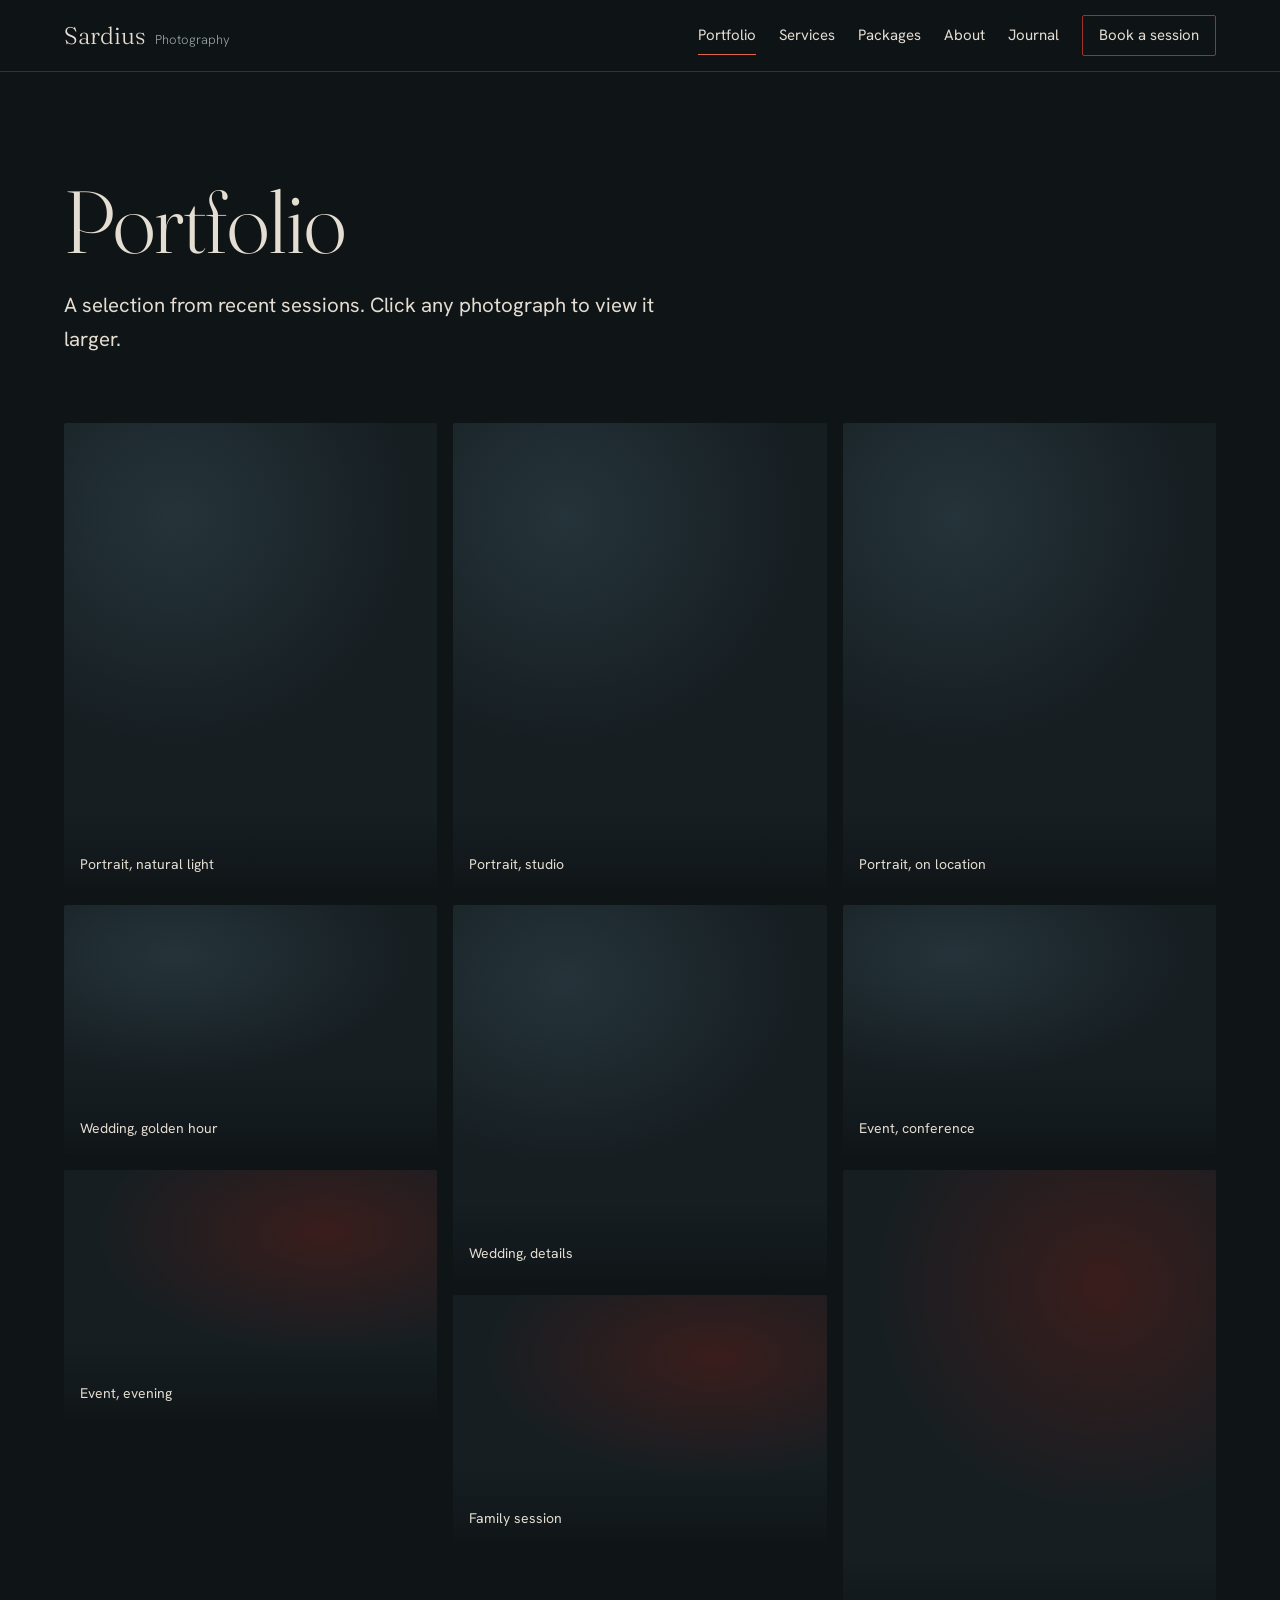
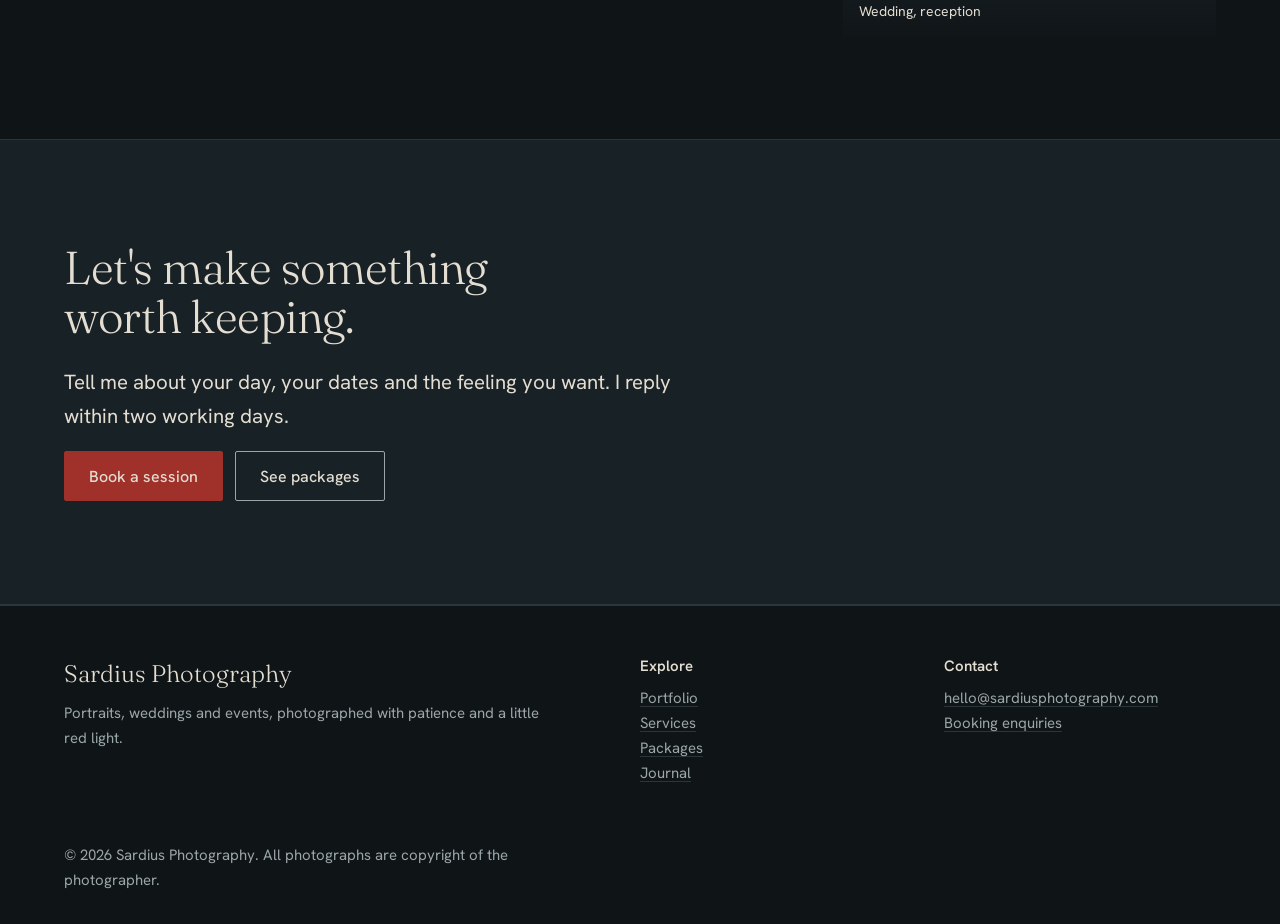
==== portfolio.html @ bd4d71db "Add files via upload" ====
<!doctype html>
<html lang="en">
<head>
  <meta charset="utf-8">
  <meta name="viewport" content="width=device-width, initial-scale=1">
  <title>Portfolio | Sardius Photography</title>
  <meta name="description" content="A selection of portrait, wedding, family and event photography by Sardius Photography.">
  <meta name="theme-color" content="#0f1416">
  <link rel="preconnect" href="https://fonts.googleapis.com">
  <link rel="preconnect" href="https://fonts.gstatic.com" crossorigin>
  <link href="https://fonts.googleapis.com/css2?family=Fraunces:opsz,wght@9..144,300;9..144,400&family=Hanken+Grotesk:wght@400;500;600&display=swap" rel="stylesheet">
  <link rel="stylesheet" href="style.css">
  <script>document.documentElement.classList.add('js');</script>
</head>
<body>
<a class="skip" href="#main">Skip to content</a>
<header class="site-header">
  <a class="brand" href="index.html">Sardius <span>Photography</span></a>
  <button class="nav-toggle" type="button" aria-expanded="false" aria-controls="site-nav">Menu</button>
  <nav class="site-nav" id="site-nav" aria-label="Main">
    <ul>
      <li><a href="portfolio.html" aria-current="page">Portfolio</a></li>
      <li><a href="services.html">Services</a></li>
      <li><a href="packages.html">Packages</a></li>
      <li><a href="about.html">About</a></li>
      <li><a href="journal.html">Journal</a></li>
      <li><a class="nav-book" href="booking.html">Book a session</a></li>
    </ul>
  </nav>
</header>
<main id="main">
<section class="page-head wrap">
  <h1>Portfolio</h1>
  <p class="lede">A selection from recent sessions. Click any photograph to view it larger.</p>
</section>
<section class="section section--tight">
  <div class="wrap gallery">
    <figure class="frame" style="--ar: 4 / 5"><img src="images/portrait-01.jpg" alt="Portrait by a window" loading="lazy"><figcaption>Portrait, natural light</figcaption></figure>
    <figure class="frame" style="--ar: 3 / 2"><img src="images/wedding-01.jpg" alt="Bride and groom walking" loading="lazy"><figcaption>Wedding, golden hour</figcaption></figure>
    <figure class="frame" style="--ar: 3 / 2"><img src="images/event-01.jpg" alt="Crowd at an evening event" loading="lazy"><figcaption>Event, evening</figcaption></figure>
    <figure class="frame" style="--ar: 4 / 5"><img src="images/portrait-02.jpg" alt="Close portrait with soft shadow" loading="lazy"><figcaption>Portrait, studio</figcaption></figure>
    <figure class="frame" style="--ar: 1 / 1"><img src="images/wedding-02.jpg" alt="Wedding rings on a table" loading="lazy"><figcaption>Wedding, details</figcaption></figure>
    <figure class="frame" style="--ar: 3 / 2"><img src="images/family-01.jpg" alt="Family laughing together" loading="lazy"><figcaption>Family session</figcaption></figure>
    <figure class="frame" style="--ar: 4 / 5"><img src="images/portrait-03.jpg" alt="Portrait in side light" loading="lazy"><figcaption>Portrait, on location</figcaption></figure>
    <figure class="frame" style="--ar: 3 / 2"><img src="images/event-02.jpg" alt="Speaker on stage" loading="lazy"><figcaption>Event, conference</figcaption></figure>
    <figure class="frame" style="--ar: 4 / 5"><img src="images/wedding-03.jpg" alt="First dance" loading="lazy"><figcaption>Wedding, reception</figcaption></figure>
  </div>
</section>
<section class="section cta">
  <div class="wrap">
    <h2>Let's make something worth keeping.</h2>
    <p class="lede">Tell me about your day, your dates and the feeling you want. I reply within two working days.</p>
    <div class="actions"><a class="btn" href="booking.html">Book a session</a><a class="btn btn-ghost" href="packages.html">See packages</a></div>
  </div>
</section>
</main>
<footer class="site-footer">
  <div class="wrap">
    <div class="footer-grid">
      <div>
        <p class="footer-brand">Sardius Photography</p>
        <p>Portraits, weddings and events, photographed with patience and a little red light.</p>
      </div>
      <div>
        <p class="footer-title">Explore</p>
        <p><a href="portfolio.html">Portfolio</a><br><a href="services.html">Services</a><br><a href="packages.html">Packages</a><br><a href="journal.html">Journal</a></p>
      </div>
      <div>
        <p class="footer-title">Contact</p>
        <p><a href="mailto:hello@sardiusphotography.com">hello@sardiusphotography.com</a><br><a href="booking.html">Booking enquiries</a></p>
      </div>
    </div>
    <p class="legal">&copy; 2026 Sardius Photography. All photographs are copyright of the photographer.</p>
  </div>
</footer>
<dialog class="lightbox" id="lightbox" aria-label="Photo viewer">
  <button class="btn btn-ghost lightbox-close" type="button">Close</button>
  <img src="" alt="">
  <p class="lightbox-caption meta"></p>
</dialog>
<script src="main.js" defer></script>
</body>
</html>
---- style.css ----
/* Sardius Photography
   Colors, fonts and spacing live in the variables below.
   Change them here and the whole site follows. */

:root {
  --night: #0f1416;
  --slate: #182125;
  --line: #2a363b;
  --bone: #e4ddd1;
  --fog: #9aa6a8;
  --sardius: #a0302a;
  --sardius-hover: #b9382f;
  --ember: #e0654f;

  --serif: "Fraunces", "Iowan Old Style", Georgia, serif;
  --sans: "Hanken Grotesk", system-ui, -apple-system, "Segoe UI", sans-serif;

  --header-h: 4.5rem;
  --gutter: clamp(1.25rem, 5vw, 4rem);
  --max: 78rem;
}

/* Base */
*, *::before, *::after { box-sizing: border-box; }
html { color-scheme: dark; -webkit-text-size-adjust: 100%; }
body {
  margin: 0;
  min-height: 100vh;
  display: flex;
  flex-direction: column;
  background: var(--night);
  color: var(--bone);
  font: 400 1.0625rem/1.65 var(--sans);
  -webkit-font-smoothing: antialiased;
}
main { flex: 1 0 auto; }
img { display: block; max-width: 100%; }
a { color: inherit; }
::selection { background: var(--sardius); color: var(--bone); }
:focus-visible { outline: 2px solid var(--ember); outline-offset: 3px; }

.wrap { width: min(100% - 2 * var(--gutter), var(--max)); margin-inline: auto; }

.skip {
  position: absolute; left: -999px; top: 0; z-index: 50;
  background: var(--sardius); color: var(--bone); padding: .75rem 1rem;
}
.skip:focus { left: 0; }

/* Type */
h1, h2, h3 {
  font-family: var(--serif);
  font-weight: 300;
  line-height: 1.08;
  letter-spacing: -.01em;
  margin: 0 0 1rem;
}
h1 { font-size: clamp(2.75rem, 7vw, 5.5rem); }
h2 { font-size: clamp(1.9rem, 3.6vw, 2.9rem); }
h3 { font-size: 1.5rem; }
p { margin: 0 0 1.1rem; max-width: 62ch; }
.lede { font-size: clamp(1.15rem, 1.6vw, 1.35rem); max-width: 40rem; }
.meta { color: var(--fog); font-size: .9375rem; }
.note { color: var(--ember); font-weight: 500; font-size: .9375rem; margin-bottom: .4rem; }
.textlink {
  color: var(--ember);
  text-decoration: underline;
  text-decoration-thickness: 1px;
  text-underline-offset: .25em;
}
.textlink:hover { color: var(--bone); }

/* Header and navigation */
.site-header {
  position: sticky; top: 0; z-index: 20;
  min-height: var(--header-h);
  display: flex; flex-wrap: wrap; align-items: center; justify-content: space-between;
  padding-inline: var(--gutter);
  background: rgba(15, 20, 22, .94);
  -webkit-backdrop-filter: blur(8px);
  backdrop-filter: blur(8px);
  border-bottom: 1px solid var(--line);
}
.brand {
  display: flex; align-items: baseline; gap: .55rem;
  font-family: var(--serif); font-weight: 300; font-size: 1.5rem;
  text-decoration: none;
}
.brand span { font-family: var(--sans); font-size: .8125rem; color: var(--fog); }

.nav-toggle {
  display: none;
  font: inherit; font-size: .9375rem;
  color: var(--bone); background: transparent;
  border: 1px solid var(--line); border-radius: 2px;
  padding: .5rem 1rem; cursor: pointer;
}
.site-nav ul {
  display: flex; align-items: center;
  gap: clamp(1rem, 1.8vw, 1.75rem);
  list-style: none; margin: 0; padding: 0;
}
.site-nav a {
  display: inline-block;
  text-decoration: none; font-size: .9375rem;
  padding: .4rem 0; border-bottom: 1px solid transparent;
}
.site-nav a:hover { border-bottom-color: var(--fog); }
.site-nav a[aria-current="page"] { border-bottom-color: var(--ember); }
.site-nav a.nav-book {
  padding: .45rem 1rem;
  border: 1px solid var(--sardius);
  border-radius: 2px;
}
.site-nav a.nav-book:hover { background: var(--sardius); }
.site-nav a.nav-book[aria-current="page"] { background: var(--sardius); }

@media (max-width: 1079px) {
  .js .nav-toggle { display: inline-block; }
  .js .site-nav {
    display: none;
    position: absolute; top: 100%; left: 0; right: 0;
    background: var(--night);
    border-bottom: 1px solid var(--line);
    padding: .5rem var(--gutter) 2rem;
  }
  .js .site-header.is-open .site-nav { display: block; }
  .site-nav ul { flex-direction: column; align-items: stretch; gap: 0; }
  .site-nav li { border-bottom: 1px solid var(--line); }
  .site-nav a {
    display: block; border-bottom: 0;
    font-family: var(--serif); font-weight: 300; font-size: 1.6rem;
    padding: .8rem 0;
  }
  .site-nav a:hover { border-bottom: 0; color: var(--ember); }
  .site-nav a[aria-current="page"] { color: var(--ember); }
  .site-nav a.nav-book {
    display: inline-block; font-family: var(--sans); font-size: 1rem;
    padding: .6rem 1.2rem; margin: .8rem 0;
  }
  .site-nav a.nav-book[aria-current="page"] { color: var(--bone); }
}

/* Buttons */
.btn {
  display: inline-block;
  font: 500 1rem/1.2 var(--sans);
  padding: .9rem 1.5rem;
  color: var(--bone); background: var(--sardius);
  border: 1px solid var(--sardius); border-radius: 2px;
  text-decoration: none; cursor: pointer;
}
.btn:hover { background: var(--sardius-hover); border-color: var(--sardius-hover); }
.btn-ghost { background: transparent; border-color: var(--fog); }
.btn-ghost:hover { background: transparent; border-color: var(--bone); }
.actions { display: flex; flex-wrap: wrap; gap: .75rem; }

/* Hero (home) */
.hero {
  position: relative; isolation: isolate; overflow: hidden;
  display: flex; align-items: flex-end;
  min-height: calc(100vh - var(--header-h));
  min-height: calc(100svh - var(--header-h));
}
.hero-media {
  position: absolute; inset: 0; z-index: -2;
  background:
    linear-gradient(to top, var(--night) 2%, rgba(15, 20, 22, .5) 50%, rgba(15, 20, 22, .2) 100%),
    url("images/hero.jpg") center / cover no-repeat,
    radial-gradient(110% 90% at 78% 15%, #2c3d44 0%, #162024 55%, var(--night) 100%);
}
.hero-glow {
  position: absolute; inset: 0; z-index: -1; pointer-events: none;
  background: radial-gradient(34rem circle at var(--mx, 74%) var(--my, 28%), rgba(160, 48, 42, .42), rgba(160, 48, 42, 0) 70%);
}
.hero-copy { position: relative; padding-top: 5rem; padding-bottom: clamp(2.5rem, 6vw, 5rem); }
.hero h1 {
  font-size: clamp(3.25rem, 13vw, 10.5rem);
  line-height: .92; letter-spacing: -.03em;
  margin-bottom: 1.75rem;
}
.hero h1 span { display: block; }
.hero .lede { margin-bottom: 2rem; }

@media (prefers-reduced-motion: no-preference) {
  .hero-media { animation: develop 2.4s ease-out both; }
  @keyframes develop {
    from { filter: brightness(.2) saturate(.5); }
    to { filter: brightness(1) saturate(1); }
  }
}

/* Sections */
.section { padding-block: clamp(3.5rem, 8vw, 6.5rem); }
.section--tight { padding-top: 0; }
.section-head {
  display: flex; flex-wrap: wrap; align-items: baseline; justify-content: space-between;
  gap: .5rem 2rem; margin-bottom: 1.75rem;
}
.section-head h2 { margin: 0; }
.page-head { padding-top: clamp(3.5rem, 8vw, 6.5rem); padding-bottom: clamp(2rem, 4vw, 3rem); }
.page-head h1 { margin-bottom: 1.25rem; }

.statement {
  font-family: var(--serif); font-weight: 300;
  font-size: clamp(1.6rem, 3.2vw, 2.6rem); line-height: 1.25;
  max-width: 28em; margin-bottom: 1.5rem;
}

.cta { background: var(--slate); border-block: 1px solid var(--line); }
.cta h2 { max-width: 18ch; margin-bottom: 1.5rem; }

.prose p { max-width: 62ch; }
.prose h2 { margin-top: 2.5rem; }
.prose h2:first-child { margin-top: 0; }
.prose ul { padding-left: 1.2rem; }
.prose--post { max-width: 42rem; font-size: 1.125rem; }

/* Photo frames. If a photo file is missing, the dark placeholder shows instead. */
.frame {
  position: relative; margin: 0; overflow: hidden;
  aspect-ratio: var(--ar, 4 / 5);
  background: radial-gradient(90% 70% at 30% 20%, #25343a, #161e22 70%);
  border-radius: 2px;
}
.frame:nth-child(3n) { background: radial-gradient(90% 70% at 70% 25%, #3a1d1c, #161e22 70%); }
.frame img {
  position: absolute; inset: 0; width: 100%; height: 100%;
  object-fit: cover; filter: brightness(.9) contrast(1.03);
}
.frame img:hover { filter: brightness(1) contrast(1.03); }
.frame img.is-missing { display: none; }
.frame figcaption {
  position: absolute; left: 0; right: 0; bottom: 0;
  padding: 2.5rem 1rem .85rem;
  font-size: .875rem;
  background: linear-gradient(to top, rgba(15, 20, 22, .85), rgba(15, 20, 22, 0));
  pointer-events: none;
}
.frame-open {
  position: absolute; inset: 0; width: 100%; height: 100%;
  background: transparent; border: 0; padding: 0; cursor: zoom-in;
}
.frame-open:focus-visible { outline-offset: -4px; }

.trio { display: grid; grid-template-columns: 1.4fr 1fr 1fr; gap: 1rem; align-items: end; }
.gallery { columns: 3 18rem; column-gap: 1rem; }
.gallery .frame { break-inside: avoid; margin-bottom: 1rem; }

@media (max-width: 700px) {
  .trio { grid-template-columns: 1fr; }
}

/* Lightbox */
.lightbox {
  border: 0; padding: 0; background: transparent; color: var(--bone);
  max-width: min(94vw, 1200px); max-height: 94vh;
}
.lightbox::backdrop { background: rgba(8, 11, 12, .94); }
.lightbox img { max-height: 78vh; width: auto; margin: 0 auto; }
.lightbox p { margin: .75rem 0 0; max-width: none; }
.lightbox-close { display: block; margin: 0 0 .75rem auto; padding: .55rem 1.1rem; }

/* Two-column rows (services, add-ons, principles) */
.rows { list-style: none; margin: 0; padding: 0; }
.rows > li {
  display: grid;
  grid-template-columns: minmax(0, 1fr) minmax(0, 2fr);
  gap: .75rem clamp(1.5rem, 5vw, 4rem);
  padding: 1.75rem 0;
  border-top: 1px solid var(--line);
}
.rows > li:last-child { border-bottom: 1px solid var(--line); }
.rows h2, .rows h3 { margin: 0; font-size: clamp(1.5rem, 2.4vw, 2rem); }
.rows p { margin-bottom: .6rem; }
.rows p:last-child { margin-bottom: 0; }

/* Packages */
.pkg {
  display: grid;
  grid-template-columns: minmax(0, 1.1fr) minmax(0, 1.5fr) minmax(0, .8fr);
  gap: 1.5rem clamp(1.5rem, 4vw, 3rem);
  padding: 2rem 0 2rem 1.5rem;
  border-top: 1px solid var(--line);
  border-left: 3px solid transparent;
}
.pkg:last-child { border-bottom: 1px solid var(--line); }
.pkg[data-featured] { border-left-color: var(--sardius); background: var(--slate); }
.pkg h2 { margin-bottom: .5rem; }
.pkg-price { font-family: var(--serif); font-weight: 300; font-size: 2.4rem; line-height: 1; margin-bottom: 1.25rem; }
.pkg-price small { font-family: var(--sans); font-size: .9375rem; color: var(--fog); margin-right: .25rem; }
.ticks { list-style: none; margin: 0; padding: 0; }
.ticks li { position: relative; padding-left: 1.4rem; margin-bottom: .4rem; }
.ticks li::before {
  content: ""; position: absolute; left: 0; top: .85em;
  width: .7rem; height: 1px; background: var(--ember);
}

/* Forms and two-column layouts */
.split {
  display: grid;
  grid-template-columns: minmax(0, 1.5fr) minmax(0, 1fr);
  gap: clamp(2rem, 6vw, 5rem); align-items: start;
}
.split--about { grid-template-columns: minmax(0, 1fr) minmax(0, 1.3fr); }
.aside { border-left: 1px solid var(--line); padding-left: clamp(1.25rem, 3vw, 2.5rem); }
.aside li::marker { color: var(--ember); }
.aside ol { padding-left: 1.2rem; }

.form { display: grid; gap: 1.25rem; max-width: 40rem; }
.field { display: grid; gap: .4rem; }
.field label { font-weight: 500; font-size: .9375rem; }
.field small { color: var(--fog); }
.field input, .field select, .field textarea {
  width: 100%; font: inherit; color: var(--bone);
  background: var(--slate); border: 1px solid var(--line); border-radius: 2px;
  padding: .8rem .9rem;
}
.field textarea { min-height: 9rem; resize: vertical; }
.row-2 { display: grid; grid-template-columns: 1fr 1fr; gap: 1.25rem; }
.hp { position: absolute; left: -999px; }

/* Blog */
.post-item { padding: 2rem 0; border-top: 1px solid var(--line); max-width: 46rem; }
.post-item:last-of-type { border-bottom: 1px solid var(--line); }
.post-item time, .post-date { color: var(--fog); font-size: .9375rem; }
.post-item h2 { margin: .25rem 0 .75rem; }
.post-item h2 a { text-decoration: none; }
.post-item h2 a:hover { color: var(--ember); }

/* Footer */
.site-footer { border-top: 1px solid var(--line); padding-block: 3rem 2rem; color: var(--fog); font-size: .9375rem; }
.footer-grid { display: grid; grid-template-columns: 2fr 1fr 1fr; gap: 2rem; margin-bottom: 2.5rem; }
.footer-brand { font-family: var(--serif); font-weight: 300; font-size: 1.5rem; color: var(--bone); margin-bottom: .5rem; }
.footer-title { color: var(--bone); font-weight: 600; margin-bottom: .5rem; }
.site-footer a { text-decoration-color: var(--line); text-underline-offset: .2em; }
.site-footer a:hover { color: var(--bone); }
.legal { margin: 0; }

@media (max-width: 820px) {
  .split, .split--about { grid-template-columns: 1fr; }
  .aside { border-left: 0; border-top: 1px solid var(--line); padding-left: 0; padding-top: 1.5rem; }
  .rows > li { grid-template-columns: 1fr; }
  .pkg { grid-template-columns: 1fr; }
  .row-2 { grid-template-columns: 1fr; }
  .footer-grid { grid-template-columns: 1fr; }
}
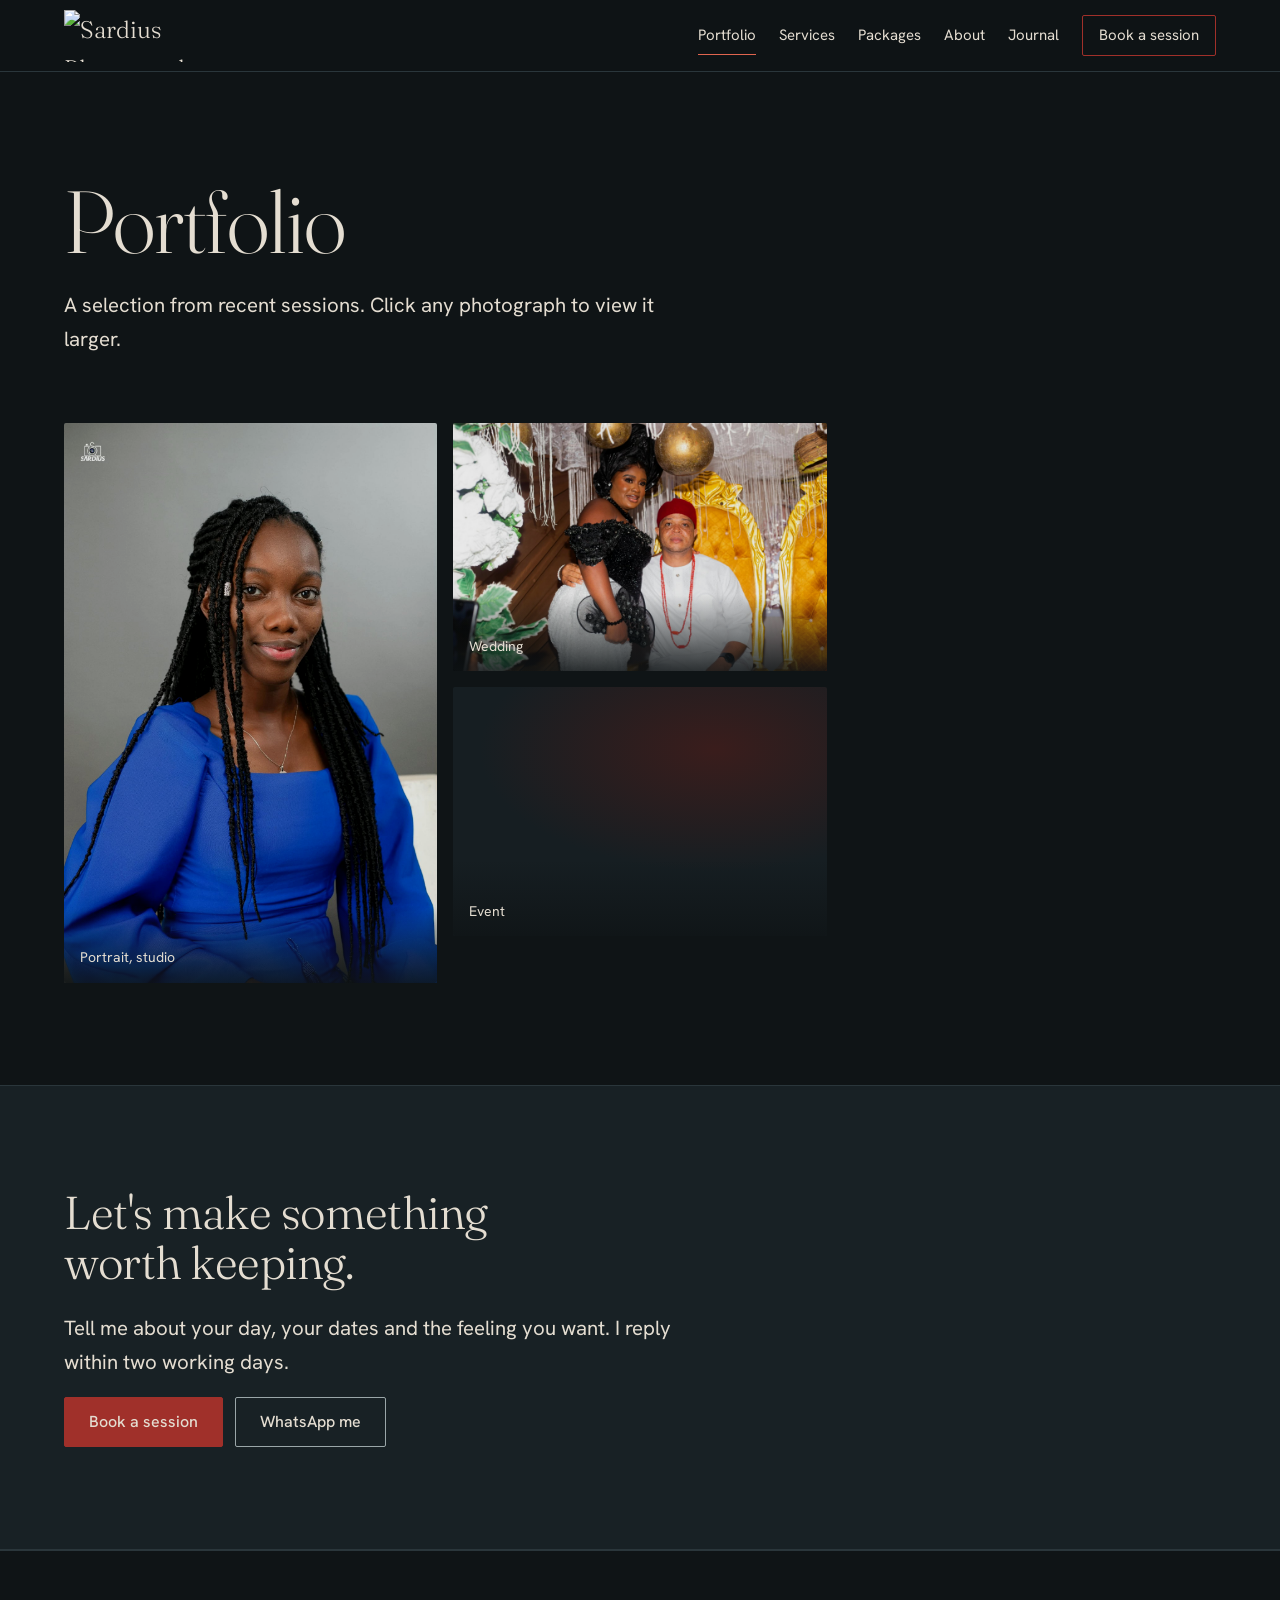
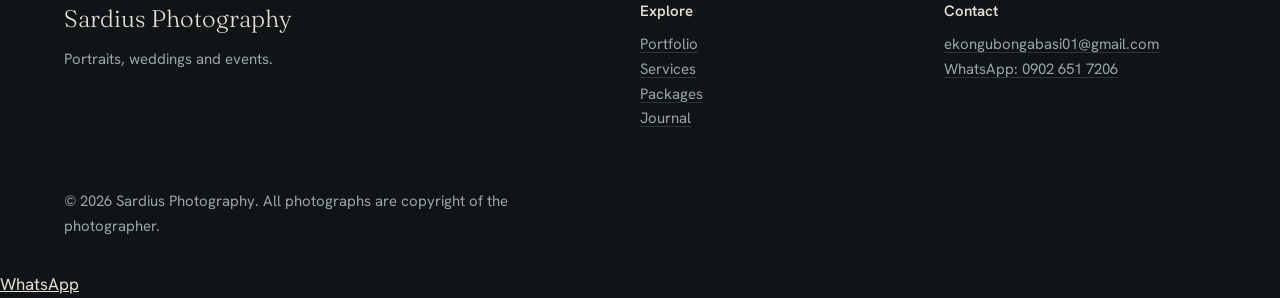
==== commit 38a77429: "Add files via upload" ====
--- a/portfolio.html
+++ b/portfolio.html
@@ -15,7 +15,7 @@
 <body>
 <a class="skip" href="#main">Skip to content</a>
 <header class="site-header">
-  <a class="brand" href="index.html">Sardius <span>Photography</span></a>
+  <a class="brand" href="index.html" aria-label="Sardius Photography home"><img src="images/logo.jpg" alt="Sardius Photography" width="120" height="52"></a>
   <button class="nav-toggle" type="button" aria-expanded="false" aria-controls="site-nav">Menu</button>
   <nav class="site-nav" id="site-nav" aria-label="Main">
     <ul>
@@ -35,22 +35,16 @@
 </section>
 <section class="section section--tight">
   <div class="wrap gallery">
-    <figure class="frame" style="--ar: 4 / 5"><img src="images/portrait-01.jpg" alt="Portrait by a window" loading="lazy"><figcaption>Portrait, natural light</figcaption></figure>
-    <figure class="frame" style="--ar: 3 / 2"><img src="images/wedding-01.jpg" alt="Bride and groom walking" loading="lazy"><figcaption>Wedding, golden hour</figcaption></figure>
-    <figure class="frame" style="--ar: 3 / 2"><img src="images/event-01.jpg" alt="Crowd at an evening event" loading="lazy"><figcaption>Event, evening</figcaption></figure>
-    <figure class="frame" style="--ar: 4 / 5"><img src="images/portrait-02.jpg" alt="Close portrait with soft shadow" loading="lazy"><figcaption>Portrait, studio</figcaption></figure>
-    <figure class="frame" style="--ar: 1 / 1"><img src="images/wedding-02.jpg" alt="Wedding rings on a table" loading="lazy"><figcaption>Wedding, details</figcaption></figure>
-    <figure class="frame" style="--ar: 3 / 2"><img src="images/family-01.jpg" alt="Family laughing together" loading="lazy"><figcaption>Family session</figcaption></figure>
-    <figure class="frame" style="--ar: 4 / 5"><img src="images/portrait-03.jpg" alt="Portrait in side light" loading="lazy"><figcaption>Portrait, on location</figcaption></figure>
-    <figure class="frame" style="--ar: 3 / 2"><img src="images/event-02.jpg" alt="Speaker on stage" loading="lazy"><figcaption>Event, conference</figcaption></figure>
-    <figure class="frame" style="--ar: 4 / 5"><img src="images/wedding-03.jpg" alt="First dance" loading="lazy"><figcaption>Wedding, reception</figcaption></figure>
+    <figure class="frame" style="--ar: 2 / 3"><img src="images/portrait-01.jpg" alt="Portrait of a woman in a blue dress" loading="lazy"><figcaption>Portrait, studio</figcaption></figure>
+    <figure class="frame" style="--ar: 3 / 2"><img src="images/wedding-01.jpg" alt="Couple seated on gold chairs at their wedding" loading="lazy"><figcaption>Wedding</figcaption></figure>
+    <figure class="frame" style="--ar: 3 / 2"><img src="images/event-01.jpg" alt="Audience at a student awards event" loading="lazy"><figcaption>Event</figcaption></figure>
   </div>
 </section>
 <section class="section cta">
   <div class="wrap">
     <h2>Let's make something worth keeping.</h2>
     <p class="lede">Tell me about your day, your dates and the feeling you want. I reply within two working days.</p>
-    <div class="actions"><a class="btn" href="booking.html">Book a session</a><a class="btn btn-ghost" href="packages.html">See packages</a></div>
+    <div class="actions"><a class="btn" href="booking.html">Book a session</a><a class="btn btn-ghost" href="https://wa.me/2349026517206?text=Hello%20Sardius%20Photography%2C%20I%27d%20like%20to%20book%20a%20session." target="_blank" rel="noopener">WhatsApp me</a></div>
   </div>
 </section>
 </main>
@@ -59,7 +53,7 @@
     <div class="footer-grid">
       <div>
         <p class="footer-brand">Sardius Photography</p>
-        <p>Portraits, weddings and events, photographed with patience and a little red light.</p>
+        <p>Portraits, weddings and events.</p>
       </div>
       <div>
         <p class="footer-title">Explore</p>
@@ -67,12 +61,13 @@
       </div>
       <div>
         <p class="footer-title">Contact</p>
-        <p><a href="mailto:hello@sardiusphotography.com">hello@sardiusphotography.com</a><br><a href="booking.html">Booking enquiries</a></p>
+        <p><a href="mailto:ekongubongabasi01@gmail.com">ekongubongabasi01@gmail.com</a><br><a href="https://wa.me/2349026517206?text=Hello%20Sardius%20Photography%2C%20I%27d%20like%20to%20book%20a%20session." target="_blank" rel="noopener">WhatsApp: 0902 651 7206</a></p>
       </div>
     </div>
     <p class="legal">&copy; 2026 Sardius Photography. All photographs are copyright of the photographer.</p>
   </div>
 </footer>
+<a class="wa-float" href="https://wa.me/2349026517206?text=Hello%20Sardius%20Photography%2C%20I%27d%20like%20to%20book%20a%20session." target="_blank" rel="noopener" aria-label="Chat on WhatsApp">WhatsApp</a>
 <dialog class="lightbox" id="lightbox" aria-label="Photo viewer">
   <button class="btn btn-ghost lightbox-close" type="button">Close</button>
   <img src="" alt="">
